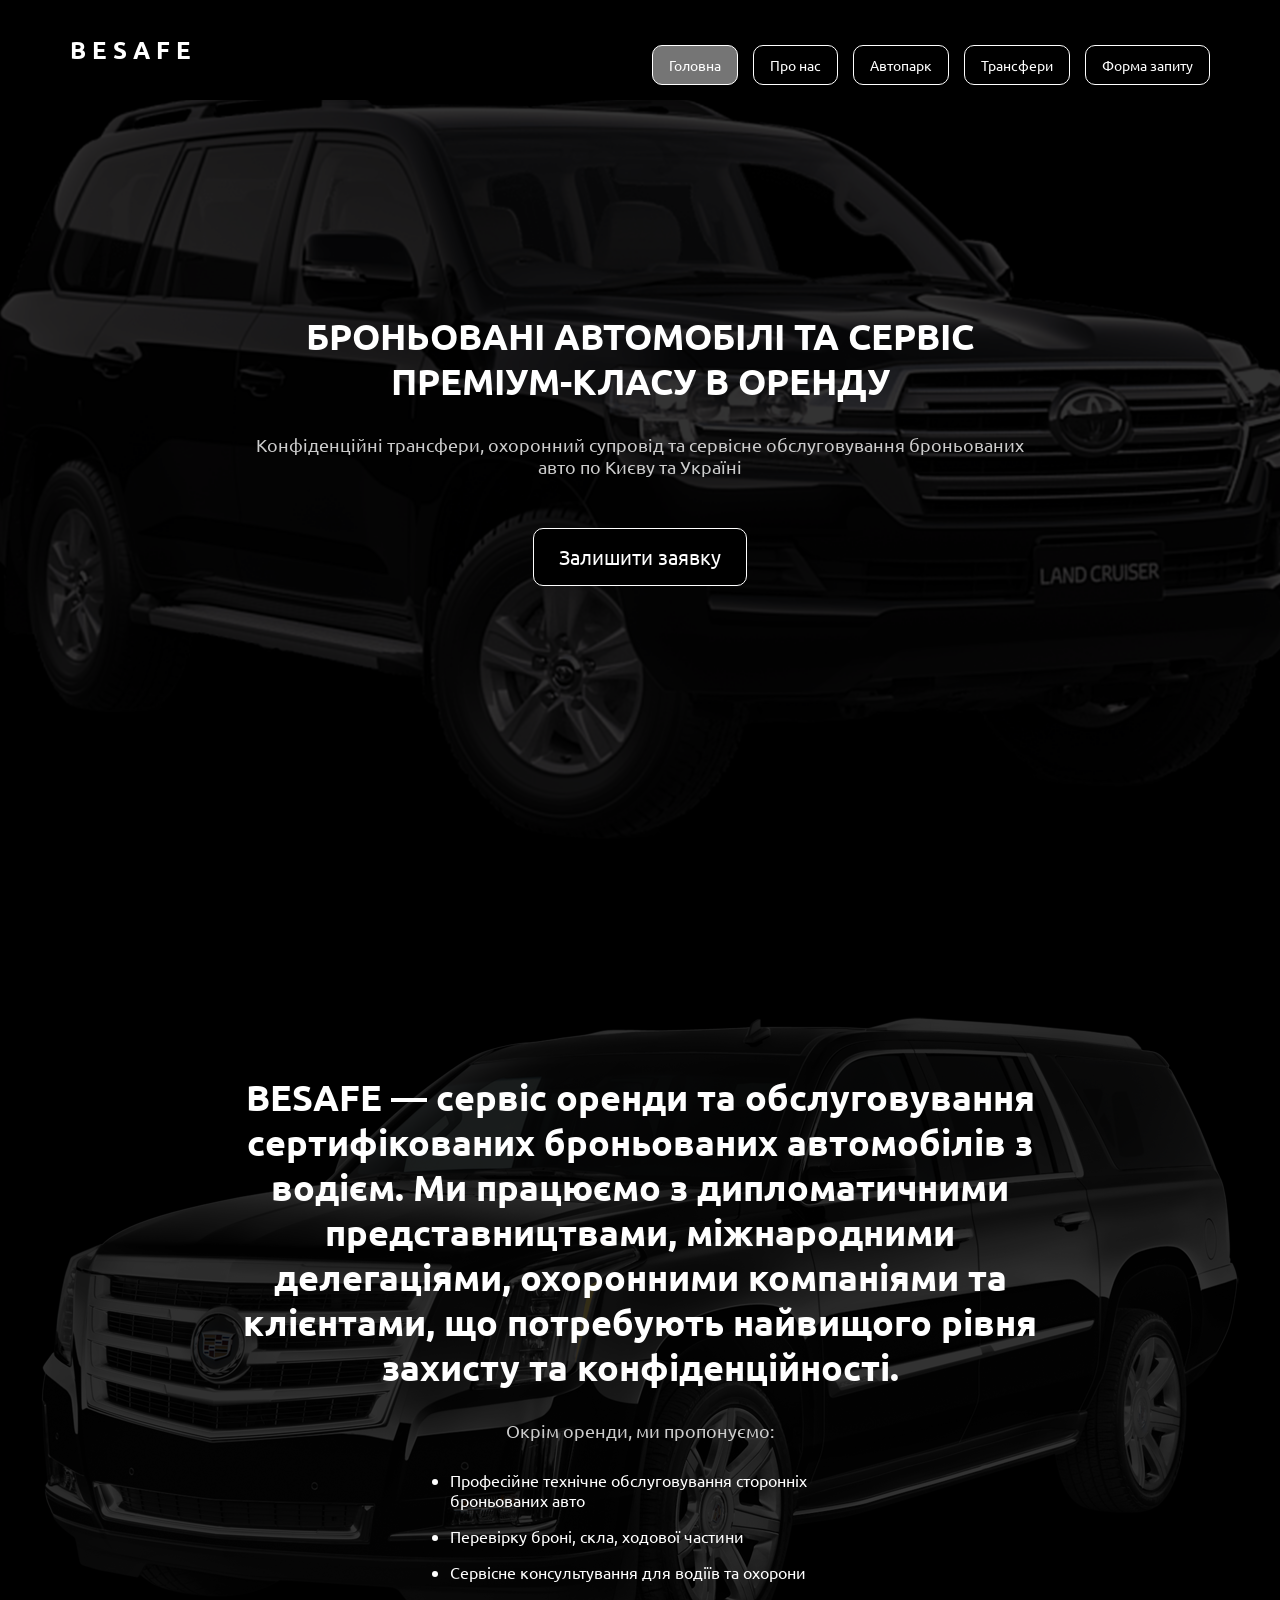
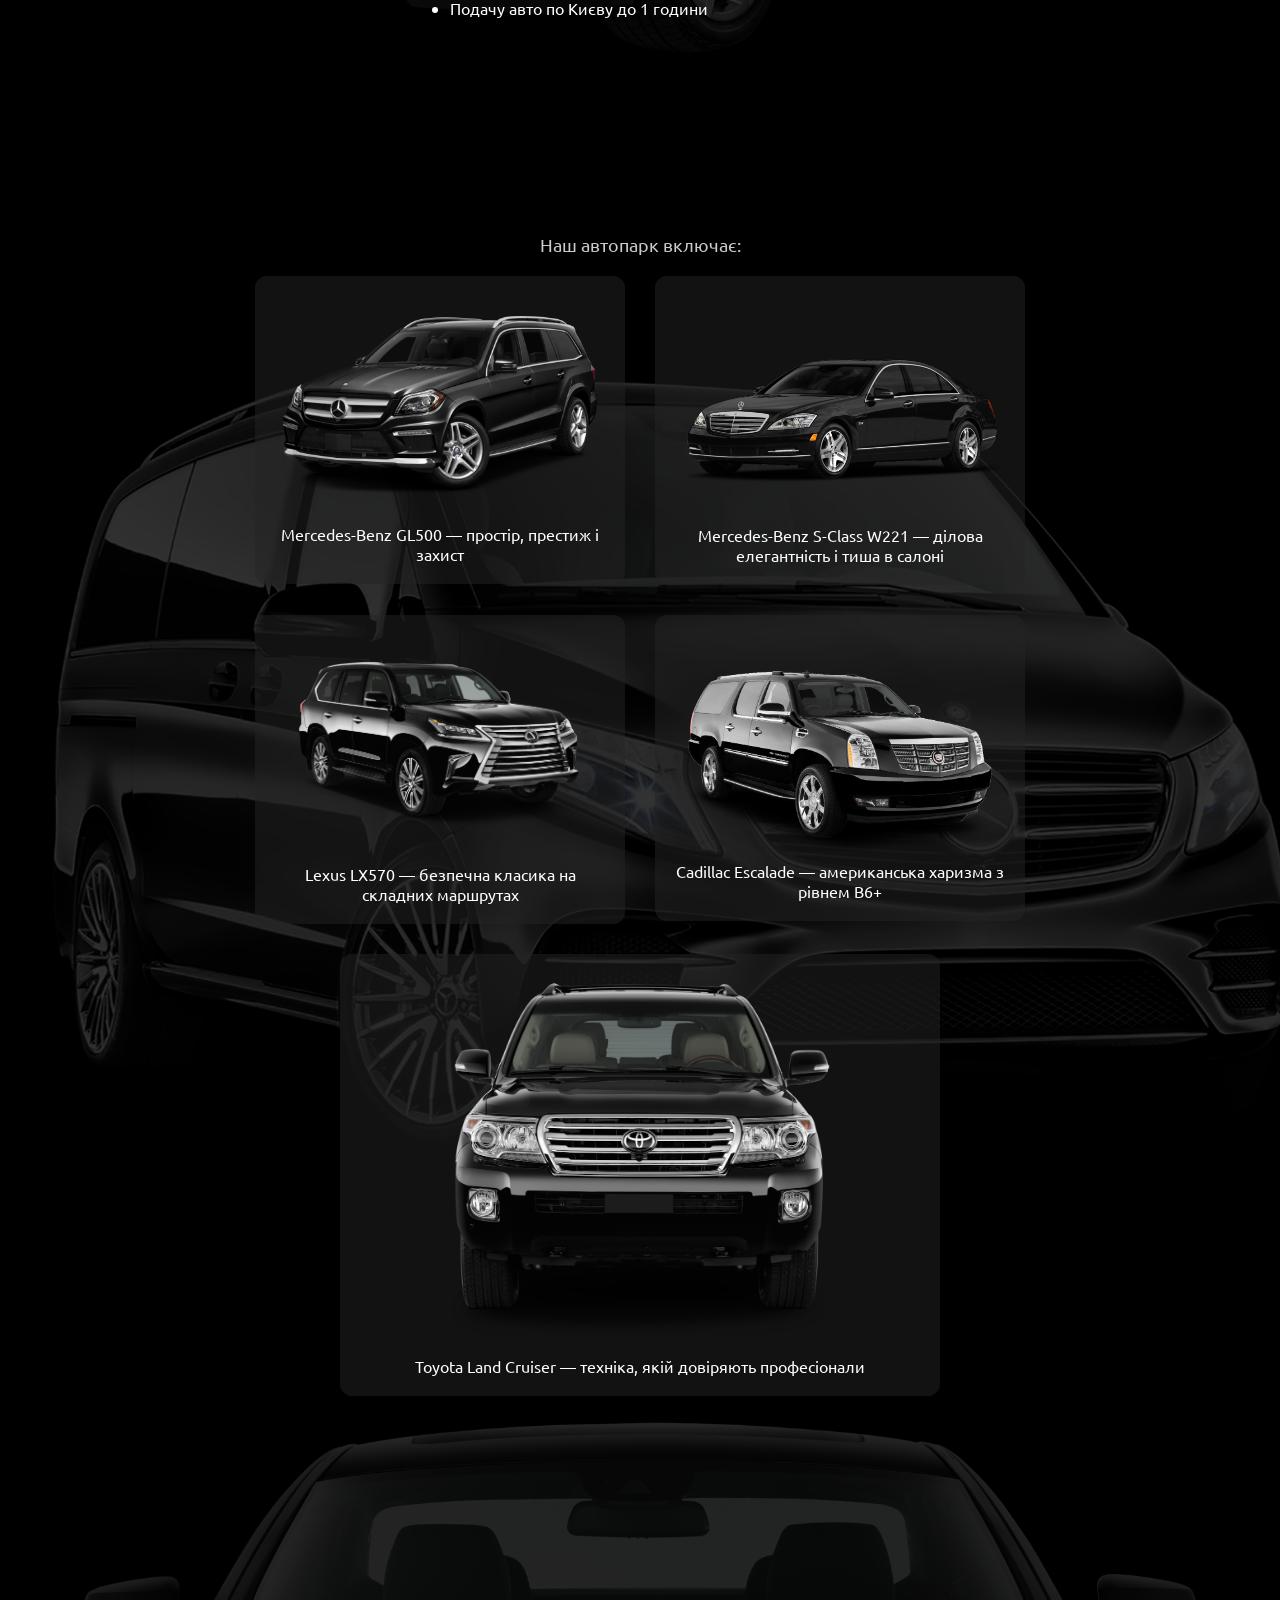
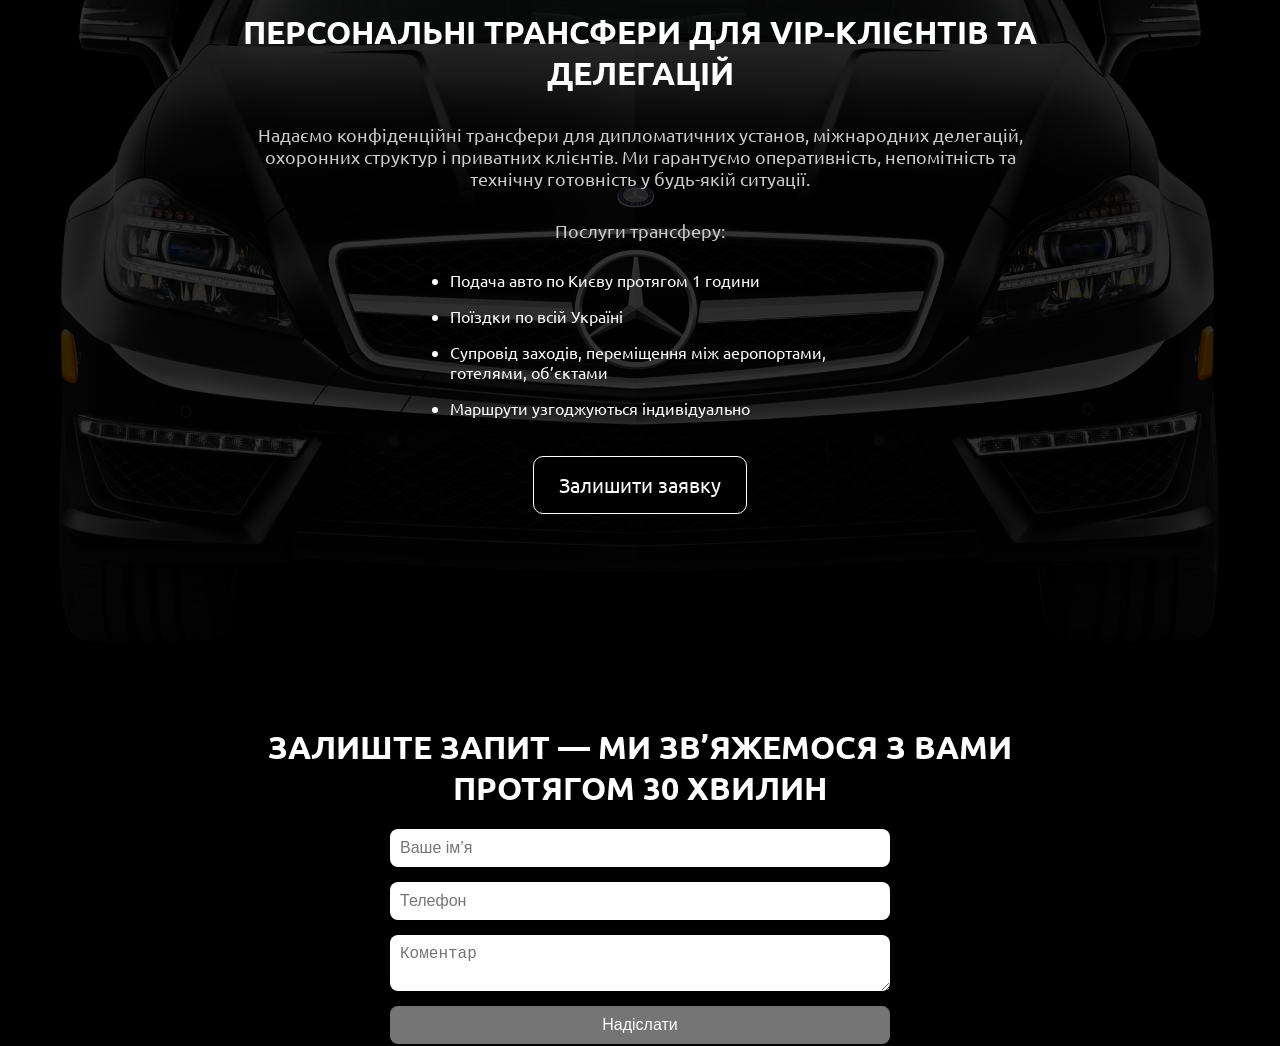
==== index.html @ dd9f2765 "update" ====
<!DOCTYPE html>
<html lang="uk">
  <head>
    <meta charset="UTF-8" />
    <meta name="viewport" content="width=device-width, initial-scale=1.0" />
    <title>BESAFE</title>
    <link
      href="https://fonts.googleapis.com/css2?family=Ubuntu&display=swap"
      rel="stylesheet"
    />
    <link rel="stylesheet" href="styles.css" />
  </head>
  <body>
    <header>
      <div class="header-container">
        <div class="header-title">B E S A F E</div>
        <nav>
          <a href="#main" class="nav-link">Головна</a>
          <a href="#about" class="nav-link">Про нас</a>
          <a href="#cars" class="nav-link">Автопарк</a>
          <a href="#transfers" class="nav-link">Трансфери</a>
          <a href="#form" class="nav-link">Форма запиту</a>
        </nav>
      </div>
    </header>

    <main>
      <!-- Головна -->
      <section id="main" class="hero">
        <div class="hero-inner">
          <div class="hero-content">
            <h1>БРОНЬОВАНІ АВТОМОБІЛІ ТА СЕРВІС ПРЕМІУМ-КЛАСУ В ОРЕНДУ</h1>
            <p>
              Конфіденційні трансфери, охоронний супровід та сервісне
              обслуговування броньованих авто по Києву та Україні
            </p>
            <a href="#form" class="nav-link nav-link-order">Залишити заявку</a>
          </div>
        </div>
      </section>

      <!-- Про нас -->
      <section id="about" class="hero section-about">
        <div class="hero-inner">
          <div class="hero-content">
            <h1>
              BESAFE — сервіс оренди та обслуговування сертифікованих
              броньованих автомобілів з водієм. Ми працюємо з дипломатичними
              представництвами, міжнародними делегаціями, охоронними компаніями
              та клієнтами, що потребують найвищого рівня захисту та
              конфіденційності.
            </h1>
            <p>Окрім оренди, ми пропонуємо:</p>
            <ul>
              <li>
                Професійне технічне обслуговування сторонніх броньованих авто
              </li>
              <li>Перевірку броні, скла, ходової частини</li>
              <li>Сервісне консультування для водіїв та охорони</li>
              <li>Подачу авто по Києву до 1 години</li>
            </ul>
          </div>
          <!-- <a href="form.html" class="nav-link">Залишити заявку</a> -->
        </div>
      </section>

      <!-- Автопарк -->
      <section id="cars" class="hero section-cars">
        <div class="hero-inner">
          <div class="hero-content">
            <p>Наш автопарк включає:</p>
            <ul>
              <li>
                <img src="/img/gls.png" alt="GL500" />
                Mercedes-Benz GL500 — простір, престиж і захист
              </li>
              <li>
                <img src="/img/221.png" alt="221" />
                Mercedes-Benz S-Class W221 — ділова елегантність і тиша в салоні
              </li>
              <li>
                <img src="/img/lx570.png" alt="lx570" />
                Lexus LX570 — безпечна класика на складних маршрутах
              </li>
              <li>
                <img src="/img/Cadillac Escalade.png" alt="Escalade" />
                Cadillac Escalade — американська харизма з рівнем B6+
              </li>
              <li>
                <img
                  src="/img/Toyota Land Cruiser.png"
                  alt="Toyota Land Cruiser"
                />
                Toyota Land Cruiser — техніка, якій довіряють професіонали
              </li>
            </ul>
          </div>
          <!-- <a href="form.html" class="nav-link">Залишити заявку</a> -->
        </div>
      </section>

      <!-- Трансфери -->
      <section id="transfers" class="hero section-transfers">
        <div class="hero-content">
          <h2>ПЕРСОНАЛЬНІ ТРАНСФЕРИ ДЛЯ VIP-КЛІЄНТІВ ТА ДЕЛЕГАЦІЙ</h2>
          <p>
            Надаємо конфіденційні трансфери для дипломатичних установ,
            міжнародних делегацій, охоронних структур і приватних клієнтів. Ми
            гарантуємо оперативність, непомітність та технічну готовність у
            будь-якій ситуації.
          </p>
          <p>Послуги трансферу:</p>
          <ul>
            <li>Подача авто по Києву протягом 1 години</li>
            <li>Поїздки по всій Україні</li>
            <li>
              Супровід заходів, переміщення між аеропортами, готелями, об’єктами
            </li>
            <li>Маршрути узгоджуються індивідуально</li>
          </ul>
          <a href="#form" class="nav-link nav-link-order">Залишити заявку</a>
        </div>
      </section>

      <!-- Форма -->
      <section id="form" clas="hero section-form">
        <div class="section-inner">
          <h2>ЗАЛИШТЕ ЗАПИТ — МИ ЗВ’ЯЖЕМОСЯ З ВАМИ ПРОТЯГОМ 30 ХВИЛИН</h2>
          <form>
            <input type="text" placeholder="Ваше ім’я" required />
            <input type="tel" placeholder="Телефон" required />
            <textarea placeholder="Коментар"></textarea>
            <button type="submit">Надіслати</button>
          </form>
        </div>
      </section>
    </main>
    <script src="js/script.js"></script>
  </body>
</html>
---- styles.css ----
html {
  scroll-behavior: smooth;
}

body {
  margin: 0;
  font-family: 'Ubuntu', sans-serif;
  background-color: #000000;
  /* letter-spacing: 2px; */
}

header {
  position: fixed;
  top: 0;
  left: 0;
  width: 100%;
  background-color: rgb(0, 0, 0);
  box-shadow: 0 2px 4px rgba(0,0,0,0.1);
  padding: 15px 30px;
  z-index: 1000;
}

.header-container {
  max-width: 1200px;
  margin: 0 auto;
  display: flex;
  justify-content: space-between;
  align-items: center;
}

.header-title {
  font-size: 24px;
  font-weight: bold;
  color: #ffffff;
}

nav {
  display: flex;
  gap: 15px;
  padding-right: 5%;
}

.nav-link {
  margin-top: 30px;
  display: inline-block;
  padding: 10px 16px;
  font-size: 14px;
  background-color: #000000;
  color: white;
  border: 1px solid #ffffff;
  border-radius: 10px;
  text-decoration: none;
  transition: background-color 0.3s ease;
}

.nav-link-order {
  margin-top: 30px;
  display: inline-block;
  padding: 15px 25px;
  font-size: 20px;
  background-color: #000000;
  color: white;
  border: 1px solid #ffffff;
  border-radius: 10px;
  text-decoration: none;
  transition: background-color 0.3s ease;
}

.nav-link-order:hover,
.nav-link.active {
  background-color: #757575;
}


.nav-link:hover,
.nav-link.active {
  background-color: #757575;
}

section {
  section {
  padding-top: 150px; 
  margin-top: -150px; 
  scroll-margin-top: 150px; 
}
}

/* Главный экран (hero) */
.hero {
  background-color: #000000;
  position: relative;
  background-image: url(/img/land-cruiser.png);
  background-size: cover;
  background-position: center;
  background-repeat: no-repeat;
  height: 900px;
  display: flex;
  align-items: center;
  justify-content: center;
  color: white;
}
ul {
  list-style: none;
  padding-left: 0;
}

.hero::before {
  content: "";
  position: absolute;
  inset: 0;
  background-color: rgba(0, 0, 0, 0.8);
  z-index: 1;
}

.hero > * {
  position: relative;
  z-index: 2;
}

.hero-content {
  color: rgb(255, 255, 255);
  padding: 40px;
  text-align: center;
  border-radius: 10px;
  max-width: 800px;
  width: 100%;
}

.hero-inner {
  display: flex;
  flex-direction: column;
  align-items: center;
  gap: 20px;
  max-width: 800px;
  width: 100%;
  padding: 40px;
  position: relative;
  z-index: 2;
  text-align: center;
}

.hero h1 {
  margin: 0;
  font-size: 36px;
}

.hero p {
  margin-top: 30px;
  font-size: 18px;
}

/* Остальные секции */
section h2 {
  color: white;
  font-size: 32px;
  margin-bottom: 20px;
}

section p {
  color: #ccc;
  font-size: 18px;
  max-width: 800px;
  margin: 0 auto;
}

/* Форма */
form {
  max-width: 500px;
  margin: 0 auto;
  display: flex;
  flex-direction: column;
}

form input,
form textarea {
  margin-bottom: 15px;
  padding: 10px;
  font-size: 16px;
  border-radius: 8px;
  border: none;
}

form button {
  padding: 10px;
  background-color: #757575;
  border: none;
  color: white;
  font-size: 16px;
  cursor: pointer;
  border-radius: 8px;
}

form button:hover {
  background-color: #999;
}

.section-inner {
  max-width: 800px;
  margin: 0 auto;
  text-align: center;
}


.section-about {
  background-image: url("/img/cadillac.png");
  background-size: cover;
  background-position: center;
  background-repeat: no-repeat;
}

.section-cars {
  background-image: url("/img/vito.png");
  background-size: cover;
  background-position: center;
  background-repeat: no-repeat;
}

.section-transfers {
  background-image: url("/img/banan.png");
  background-size: cover;
  background-position: center;
  background-repeat: no-repeat;
} 

.hero-content ul {
  display: flex;
  flex-wrap: wrap;
  justify-content: center;
  gap: 30px;
  padding-left: 0;
  margin: 0;
}



.section-cars .hero-content li {
  background-color: rgba(36, 36, 36, 0.5);
  padding: 20px;
  border-radius: 12px;
  text-align: center;
  display: flex;
  flex-direction: column;
  align-items: center;
  justify-content: flex-start;
  height: 100%;
  box-sizing: border-box;
  flex: 0 1 calc(50% - 30px); /* если нужен флекс для автопарка */
}

/* Для секции Про нас - убрать фон и сделать список в колонку */
.section-about .hero-content ul {
  display: block;
  max-width: 400px;
  margin: 0 auto;
  padding-left: 20px;
}

.section-about .hero-content li {
  background-color: transparent !important;
  padding: 8px 0;
  list-style-type: disc; /* или none, если не нужны маркеры */
  display: list-item; /* обычный поток */
  text-align: left;
  flex: none; /* отключить флекс из предыдущих правил */
  border-radius: 0;
}

.section-transfers .hero-content ul {
  display: block;
  max-width: 400px;
  margin: 0 auto;
  padding-left: 20px;
}

.section-transfers .hero-content li {
  background-color: transparent !important;
  padding: 8px 0;
  list-style-type: disc; /* или none, если не нужны маркеры */
  display: list-item; /* обычный поток */
  text-align: left;
  flex: none; /* отключить флекс из предыдущих правил */
  border-radius: 0;
}



.hero-content li:nth-child(5) {
  flex: 0 1 100%;
  max-width: 600px;
}

.hero-content li img {
  display: block;
  max-width: 100%;
  height: auto;
  margin-bottom: 10px;
  object-fit: contain;
}

#cars {
  margin-bottom: 150px; /* или padding-bottom, в зависимости от дизайна */
}

#about {
  margin-bottom: 150px; /* или padding-bottom, в зависимости от дизайна */
}

.hero-content p {
  margin-bottom: 20px;
}
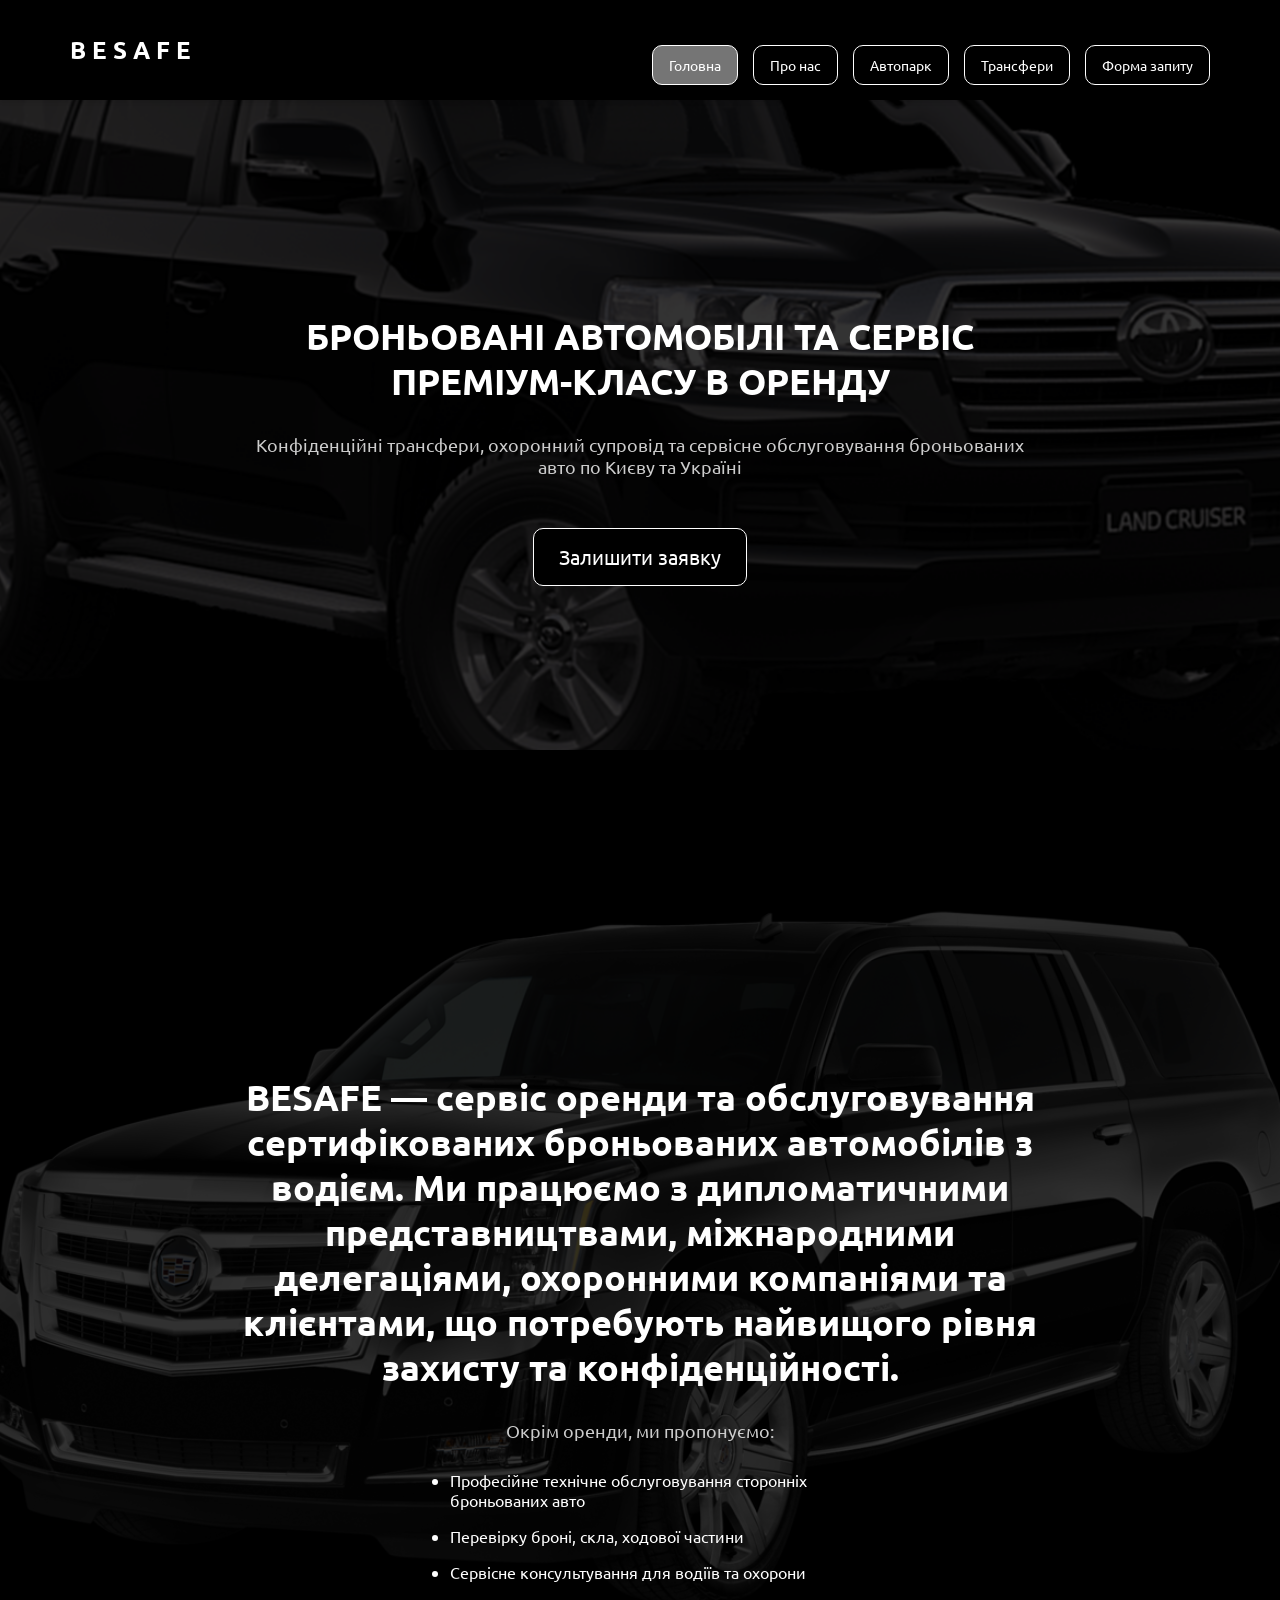
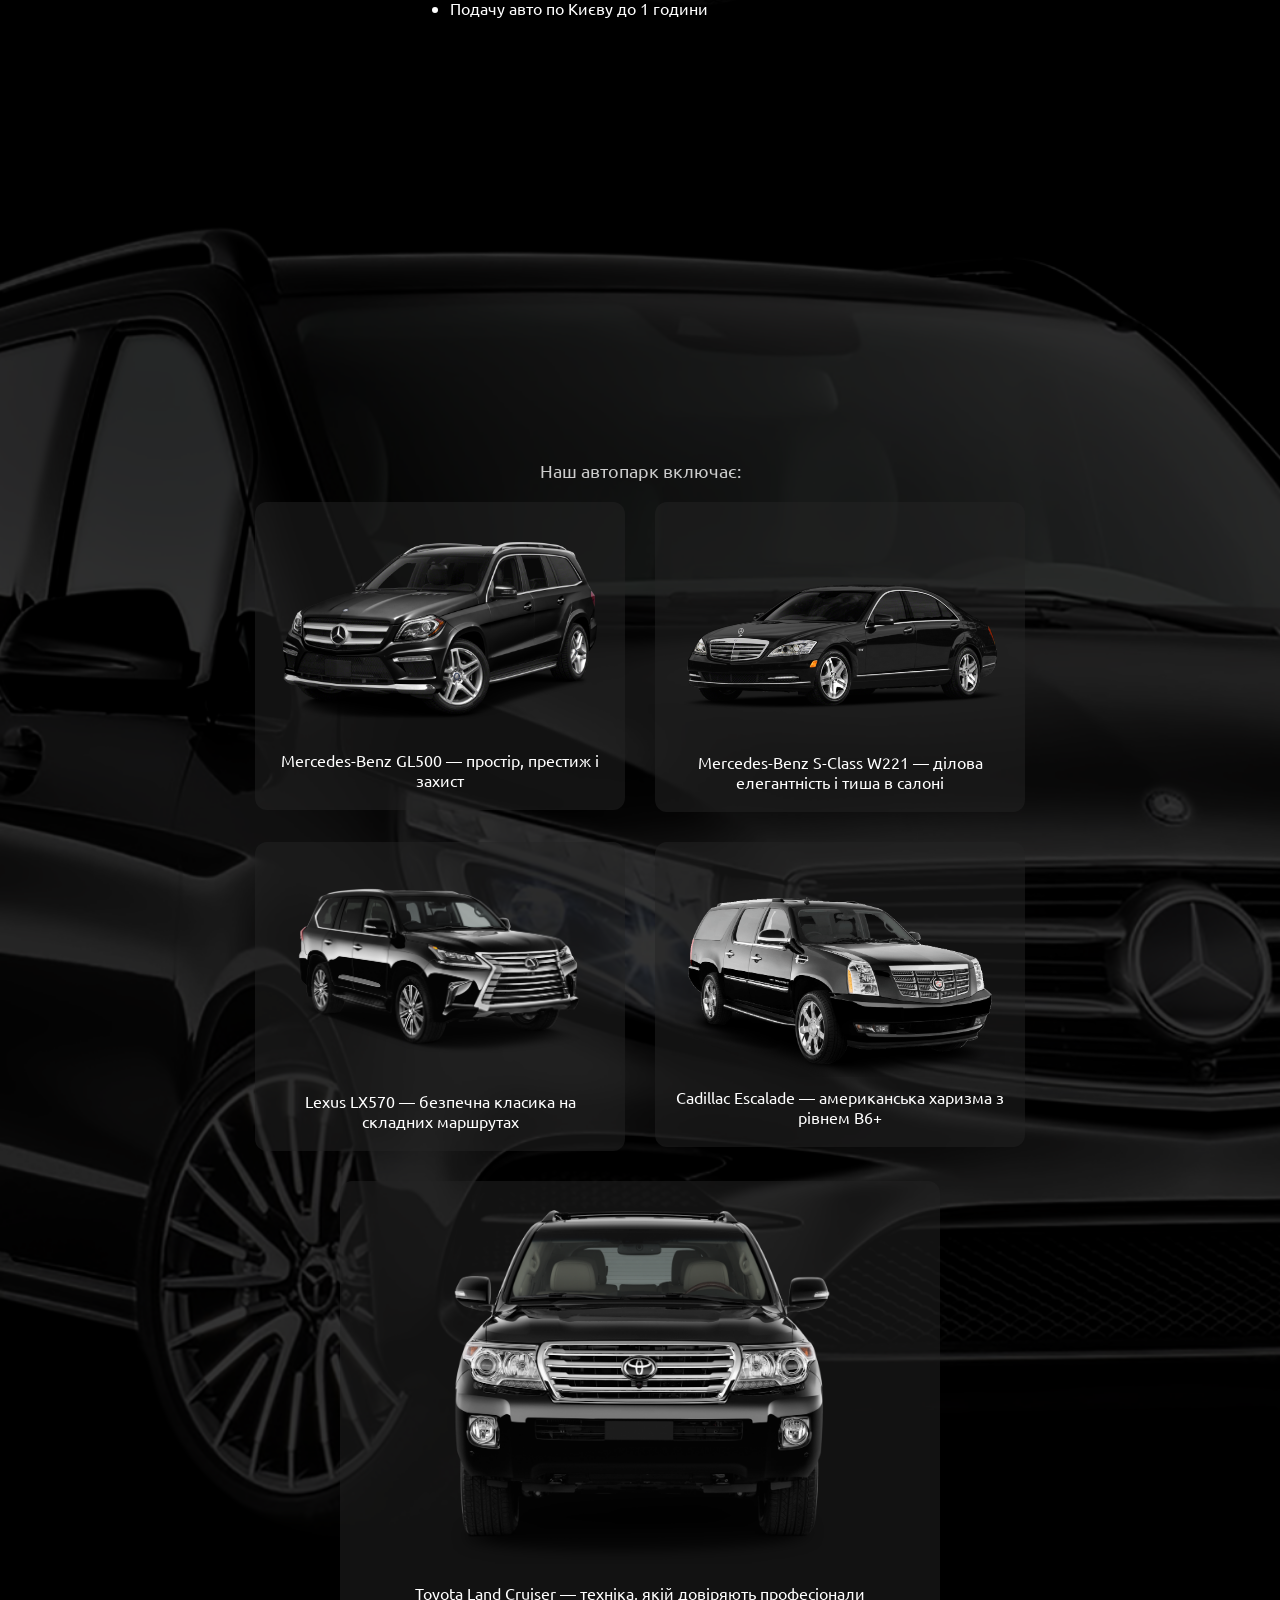
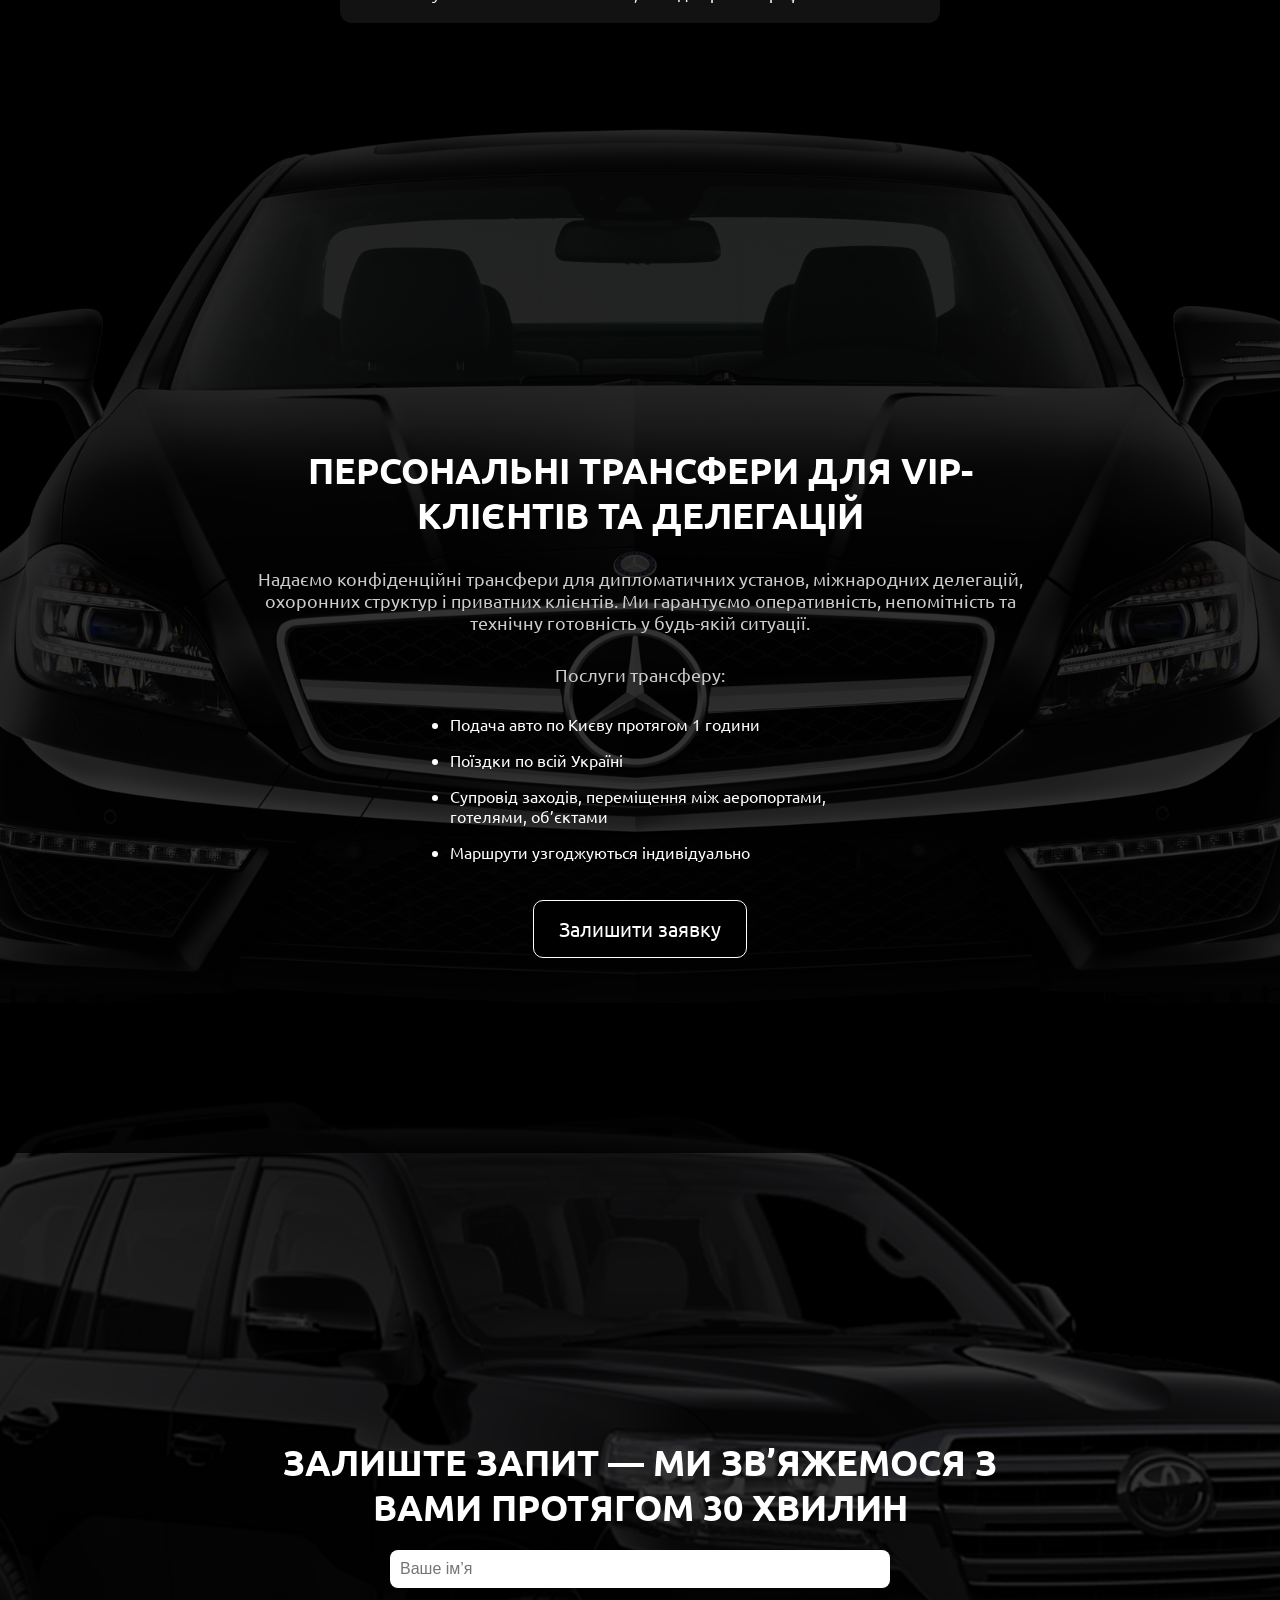
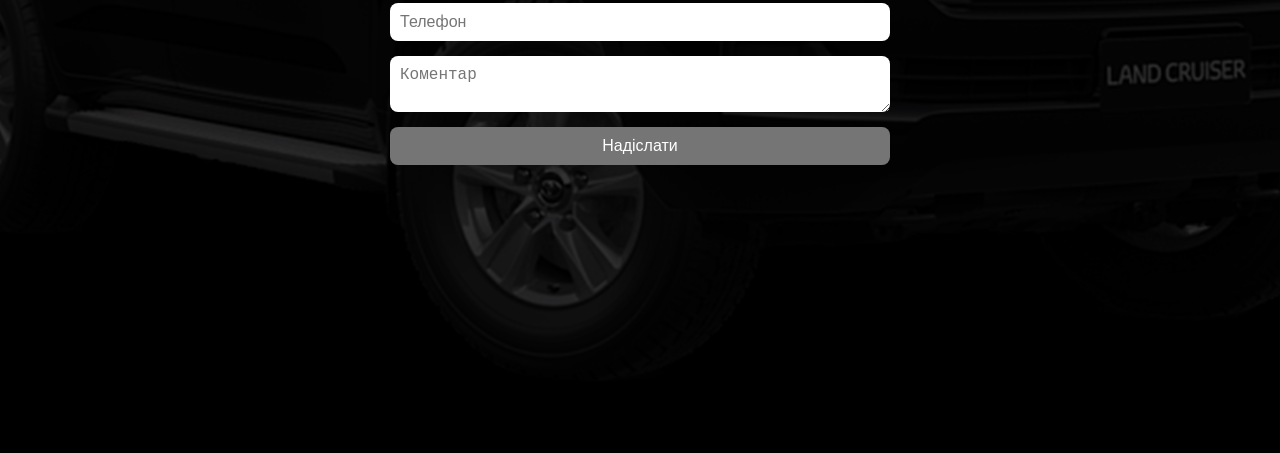
==== commit 2d06e909: "update and @media768" ====
--- a/index.html
+++ b/index.html
@@ -71,25 +71,25 @@
             <p>Наш автопарк включає:</p>
             <ul>
               <li>
-                <img src="/img/gls.png" alt="GL500" />
+                <img src="img/gls.png" alt="GL500" />
                 Mercedes-Benz GL500 — простір, престиж і захист
               </li>
               <li>
-                <img src="/img/221.png" alt="221" />
+                <img src="img/221.png" alt="221" />
                 Mercedes-Benz S-Class W221 — ділова елегантність і тиша в салоні
               </li>
               <li>
-                <img src="/img/lx570.png" alt="lx570" />
+                <img src="img/lx570.png" alt="lx570" />
                 Lexus LX570 — безпечна класика на складних маршрутах
               </li>
               <li>
-                <img src="/img/Cadillac Escalade.png" alt="Escalade" />
+                <img src="img/Cadillac_Escalade.png" alt="Escalade" />
                 Cadillac Escalade — американська харизма з рівнем B6+
               </li>
               <li>
                 <img
-                  src="/img/Toyota Land Cruiser.png"
-                  alt="Toyota Land Cruiser"
+                  src="img/Toyota_Land_Cruiser.png"
+                  alt="Toyota_Land_Cruiser"
                 />
                 Toyota Land Cruiser — техніка, якій довіряють професіонали
               </li>
@@ -102,7 +102,7 @@
       <!-- Трансфери -->
       <section id="transfers" class="hero section-transfers">
         <div class="hero-content">
-          <h2>ПЕРСОНАЛЬНІ ТРАНСФЕРИ ДЛЯ VIP-КЛІЄНТІВ ТА ДЕЛЕГАЦІЙ</h2>
+          <h1>ПЕРСОНАЛЬНІ ТРАНСФЕРИ ДЛЯ VIP-КЛІЄНТІВ ТА ДЕЛЕГАЦІЙ</h1>
           <p>
             Надаємо конфіденційні трансфери для дипломатичних установ,
             міжнародних делегацій, охоронних структур і приватних клієнтів. Ми
@@ -123,9 +123,9 @@
       </section>
 
       <!-- Форма -->
-      <section id="form" clas="hero section-form">
-        <div class="section-inner">
-          <h2>ЗАЛИШТЕ ЗАПИТ — МИ ЗВ’ЯЖЕМОСЯ З ВАМИ ПРОТЯГОМ 30 ХВИЛИН</h2>
+      <section id="form" class="hero section-form">
+        <div class="hero-content">
+          <h1>ЗАЛИШТЕ ЗАПИТ — МИ ЗВ’ЯЖЕМОСЯ З ВАМИ ПРОТЯГОМ 30 ХВИЛИН</h1>
           <form>
             <input type="text" placeholder="Ваше ім’я" required />
             <input type="tel" placeholder="Телефон" required />
--- a/styles.css
+++ b/styles.css
@@ -1,12 +1,13 @@
-html {
+html,
+body {
+  font-family: "Ubuntu", sans-serif;
+  margin: 0;
+  padding: 0;
+  width: 100%;
+  overflow-x: hidden; /* чтобы не было горизонтальной прокрутки */
+  background-color: #000000;
   scroll-behavior: smooth;
-}
-
-body {
-  margin: 0;
-  font-family: 'Ubuntu', sans-serif;
-  background-color: #000000;
-  /* letter-spacing: 2px; */
+
 }
 
 header {
@@ -15,8 +16,8 @@
   left: 0;
   width: 100%;
   background-color: rgb(0, 0, 0);
-  box-shadow: 0 2px 4px rgba(0,0,0,0.1);
-  padding: 15px 30px;
+  box-shadow: 0 2px 4px rgba(0, 0, 0, 0.1);
+  padding: 15px 30px 15px 30px;
   z-index: 1000;
 }
 
@@ -71,34 +72,34 @@
   background-color: #757575;
 }
 
-
 .nav-link:hover,
 .nav-link.active {
   background-color: #757575;
 }
 
 section {
-  section {
-  padding-top: 150px; 
-  margin-top: -150px; 
-  scroll-margin-top: 150px; 
-}
+  padding-top: 150px;
+  margin-top: -150px;
+  scroll-margin-top: -150px;
 }
 
 /* Главный экран (hero) */
 .hero {
   background-color: #000000;
   position: relative;
-  background-image: url(/img/land-cruiser.png);
+  background-image: url(img/land-cruiser.png);
   background-size: cover;
   background-position: center;
   background-repeat: no-repeat;
-  height: 900px;
+  min-height: 100vh;
+  /* height: auto; */
+  width: 100%;
   display: flex;
   align-items: center;
   justify-content: center;
   color: white;
 }
+
 ul {
   list-style: none;
   padding-left: 0;
@@ -200,27 +201,26 @@
   text-align: center;
 }
 
-
 .section-about {
-  background-image: url("/img/cadillac.png");
+  background-image: url("img/cadillac.png");
   background-size: cover;
   background-position: center;
   background-repeat: no-repeat;
 }
 
 .section-cars {
-  background-image: url("/img/vito.png");
+  background-image: url("img/vito.png");
   background-size: cover;
   background-position: center;
   background-repeat: no-repeat;
 }
 
 .section-transfers {
-  background-image: url("/img/banan.png");
+  background-image: url("img/banan.png");
   background-size: cover;
   background-position: center;
   background-repeat: no-repeat;
-} 
+}
 
 .hero-content ul {
   display: flex;
@@ -230,8 +230,6 @@
   padding-left: 0;
   margin: 0;
 }
-
-
 
 .section-cars .hero-content li {
   background-color: rgba(36, 36, 36, 0.5);
@@ -282,8 +280,6 @@
   border-radius: 0;
 }
 
-
-
 .hero-content li:nth-child(5) {
   flex: 0 1 100%;
   max-width: 600px;
@@ -305,6 +301,63 @@
   margin-bottom: 150px; /* или padding-bottom, в зависимости от дизайна */
 }
 
+#form h1 {
+    margin-bottom: 20px;
+  }
+
 .hero-content p {
   margin-bottom: 20px;
-}+}
+
+@media (max-width: 768px) {
+  header {
+    padding: 10px 15px;
+  }
+
+  html,
+  body {
+    margin: 0;
+    padding: 0;
+    overflow-x: hidden;
+  }
+
+  .header-container {
+    display: flex;
+    flex-direction: column;
+    align-items: center;
+    gap: 10px; /* добавит отступ между заголовком и nav */
+  }
+
+  nav {
+    flex-wrap: wrap; /* если ссылки не помещаются — переходят на следующую строку */
+    justify-content: space-between;
+  }
+
+  .hero h1 {
+    font-size: 24px;
+  }
+
+  .hero,
+  .hero-content,
+  nav {
+    /* width: 100vw; */
+    max-width: 100vw;
+    box-sizing: border-box;
+    margin: 0;
+    /* padding-left: 10px;
+    padding-right: 10px; */
+  }
+
+  /* У кнопок и ссылок тоже иногда бывает паддинг */
+  button,
+  a {
+    box-sizing: border-box;
+  }
+
+  section {
+  padding-top: 150px;
+  margin-top: -150px;
+  scroll-margin-top: -100px;
+}
+
+}
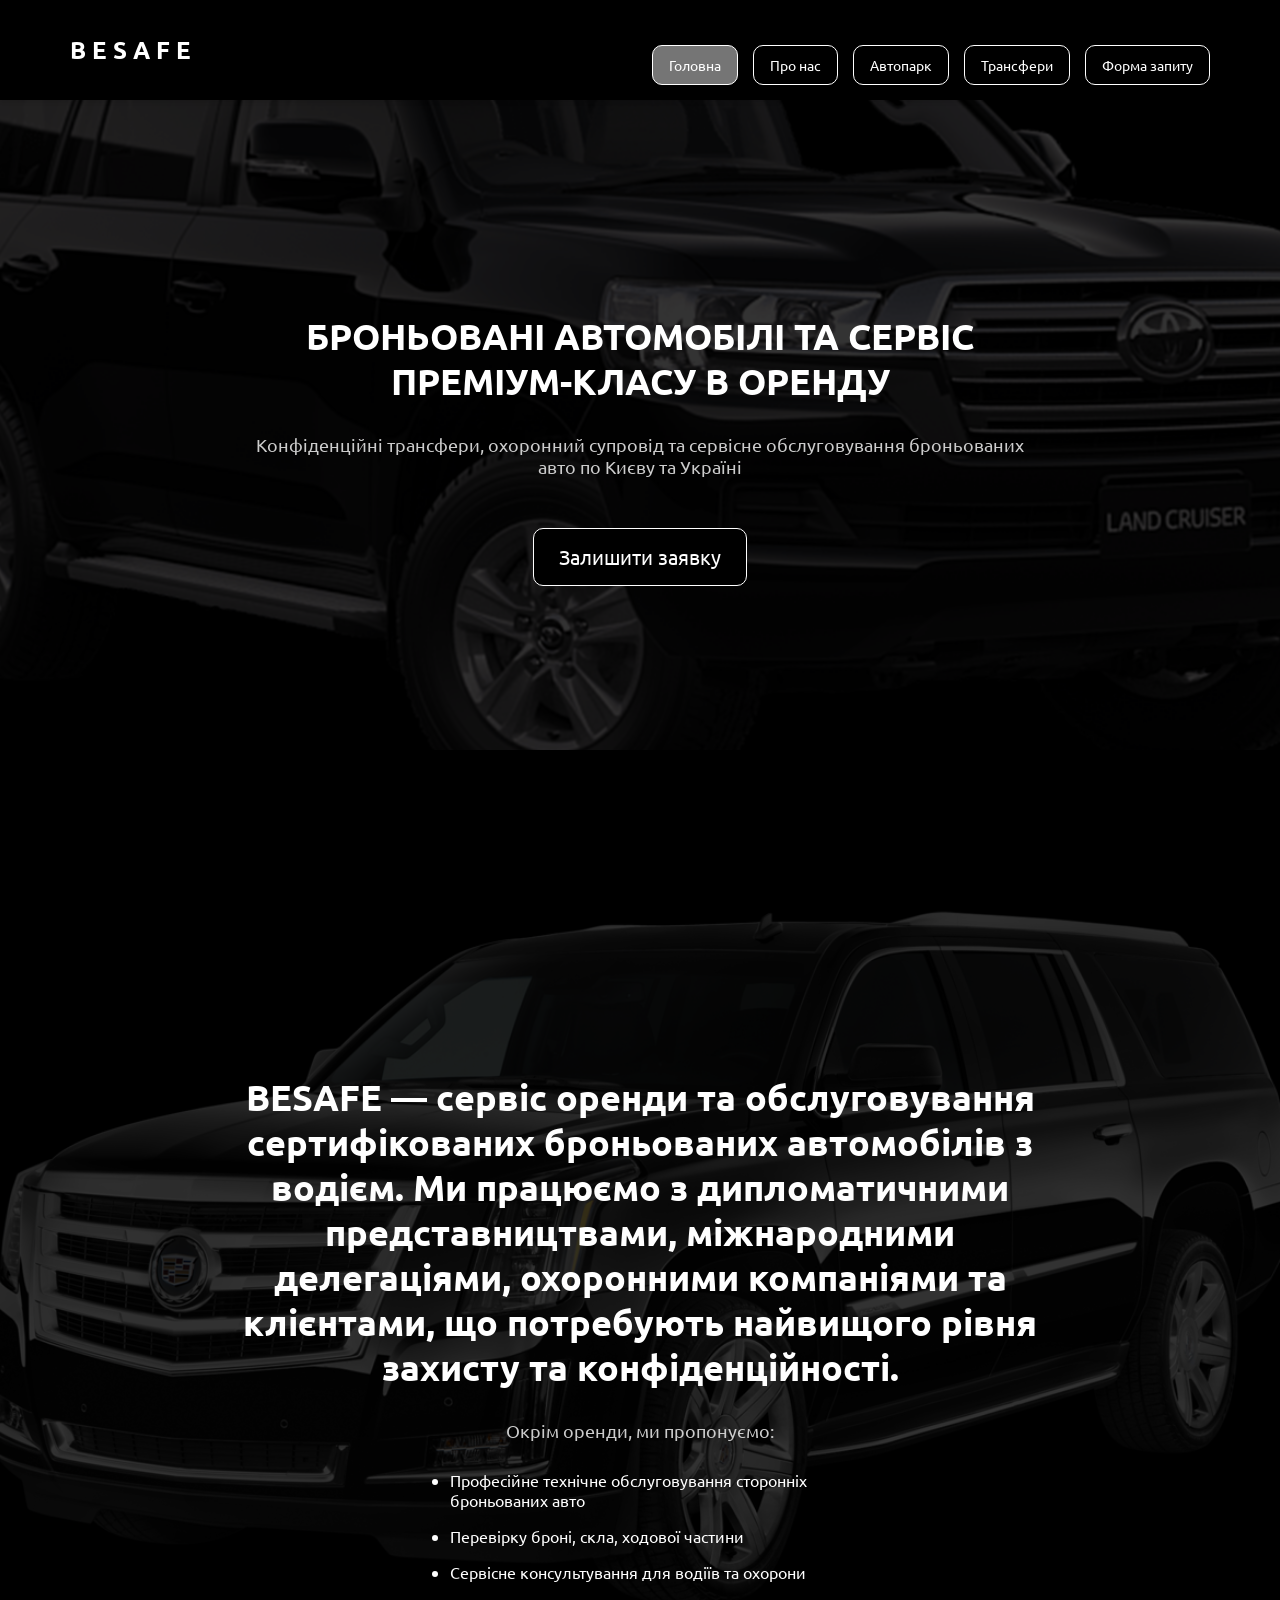
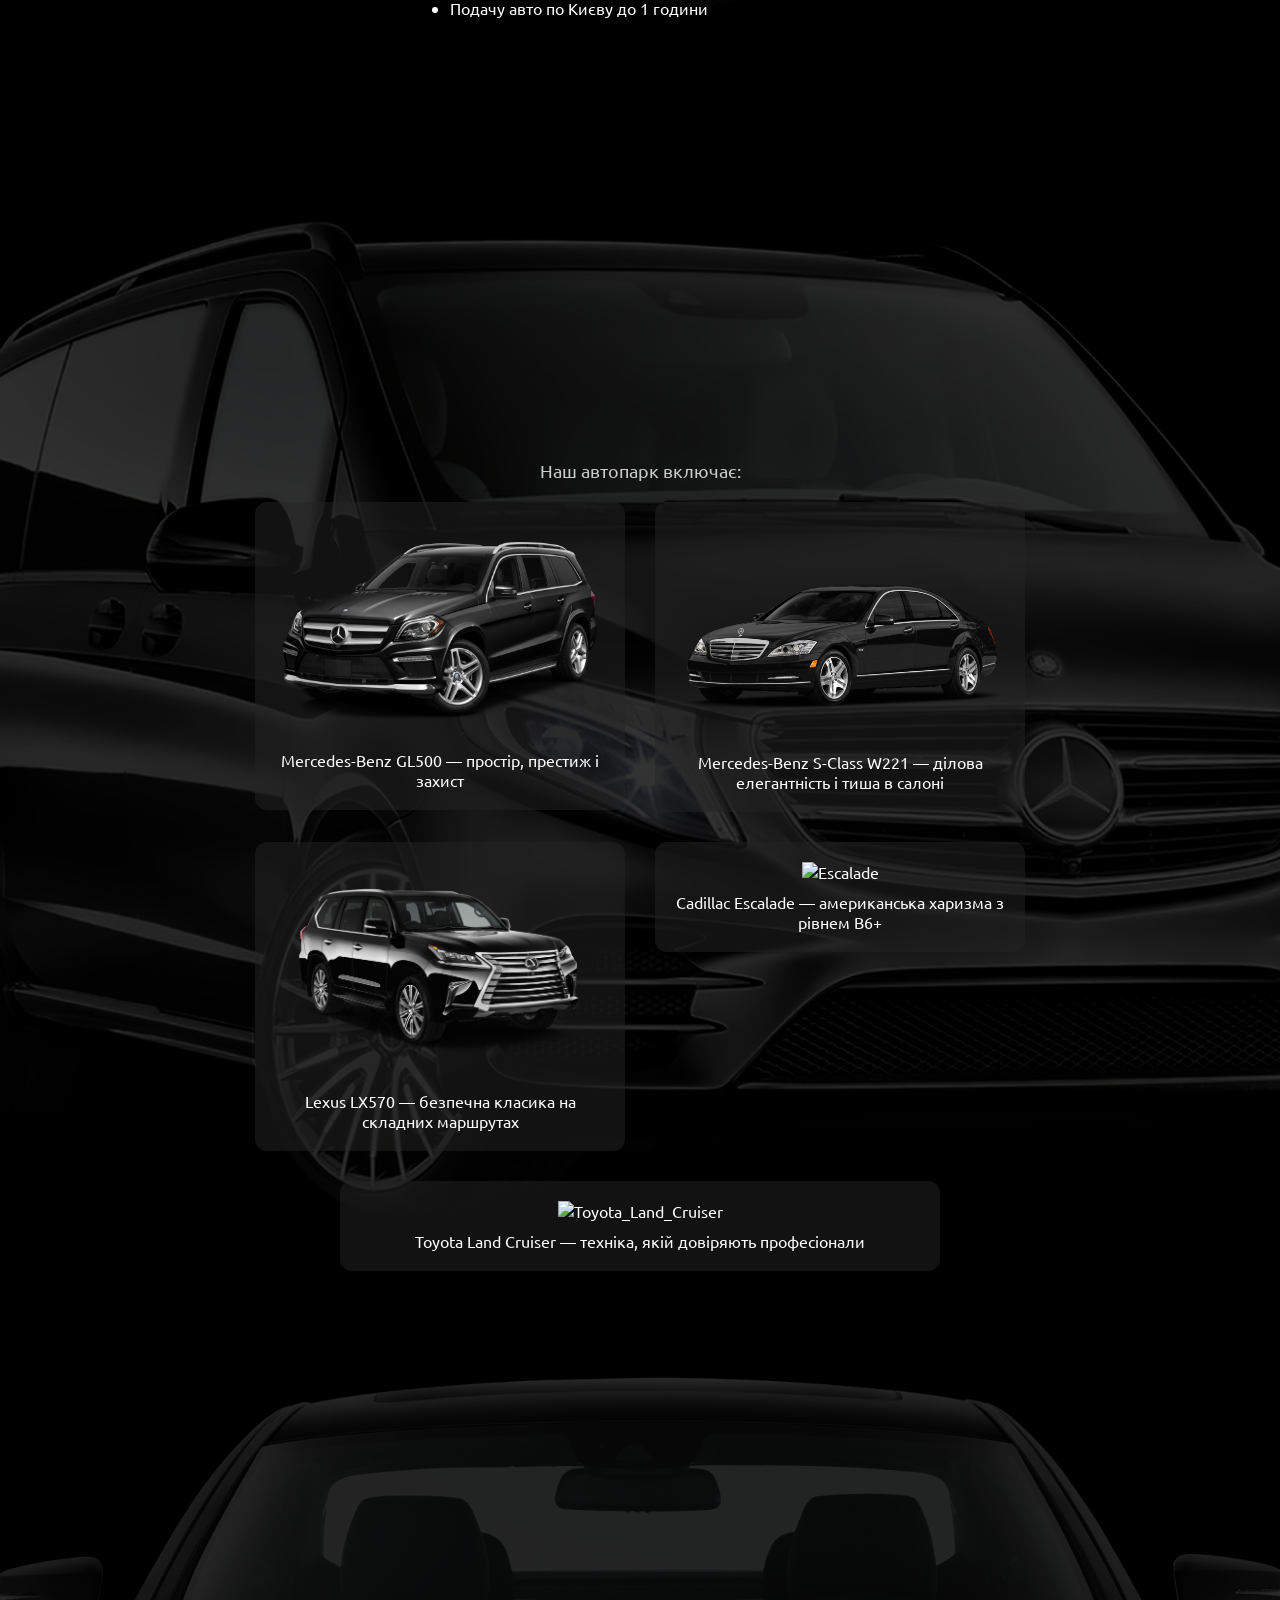
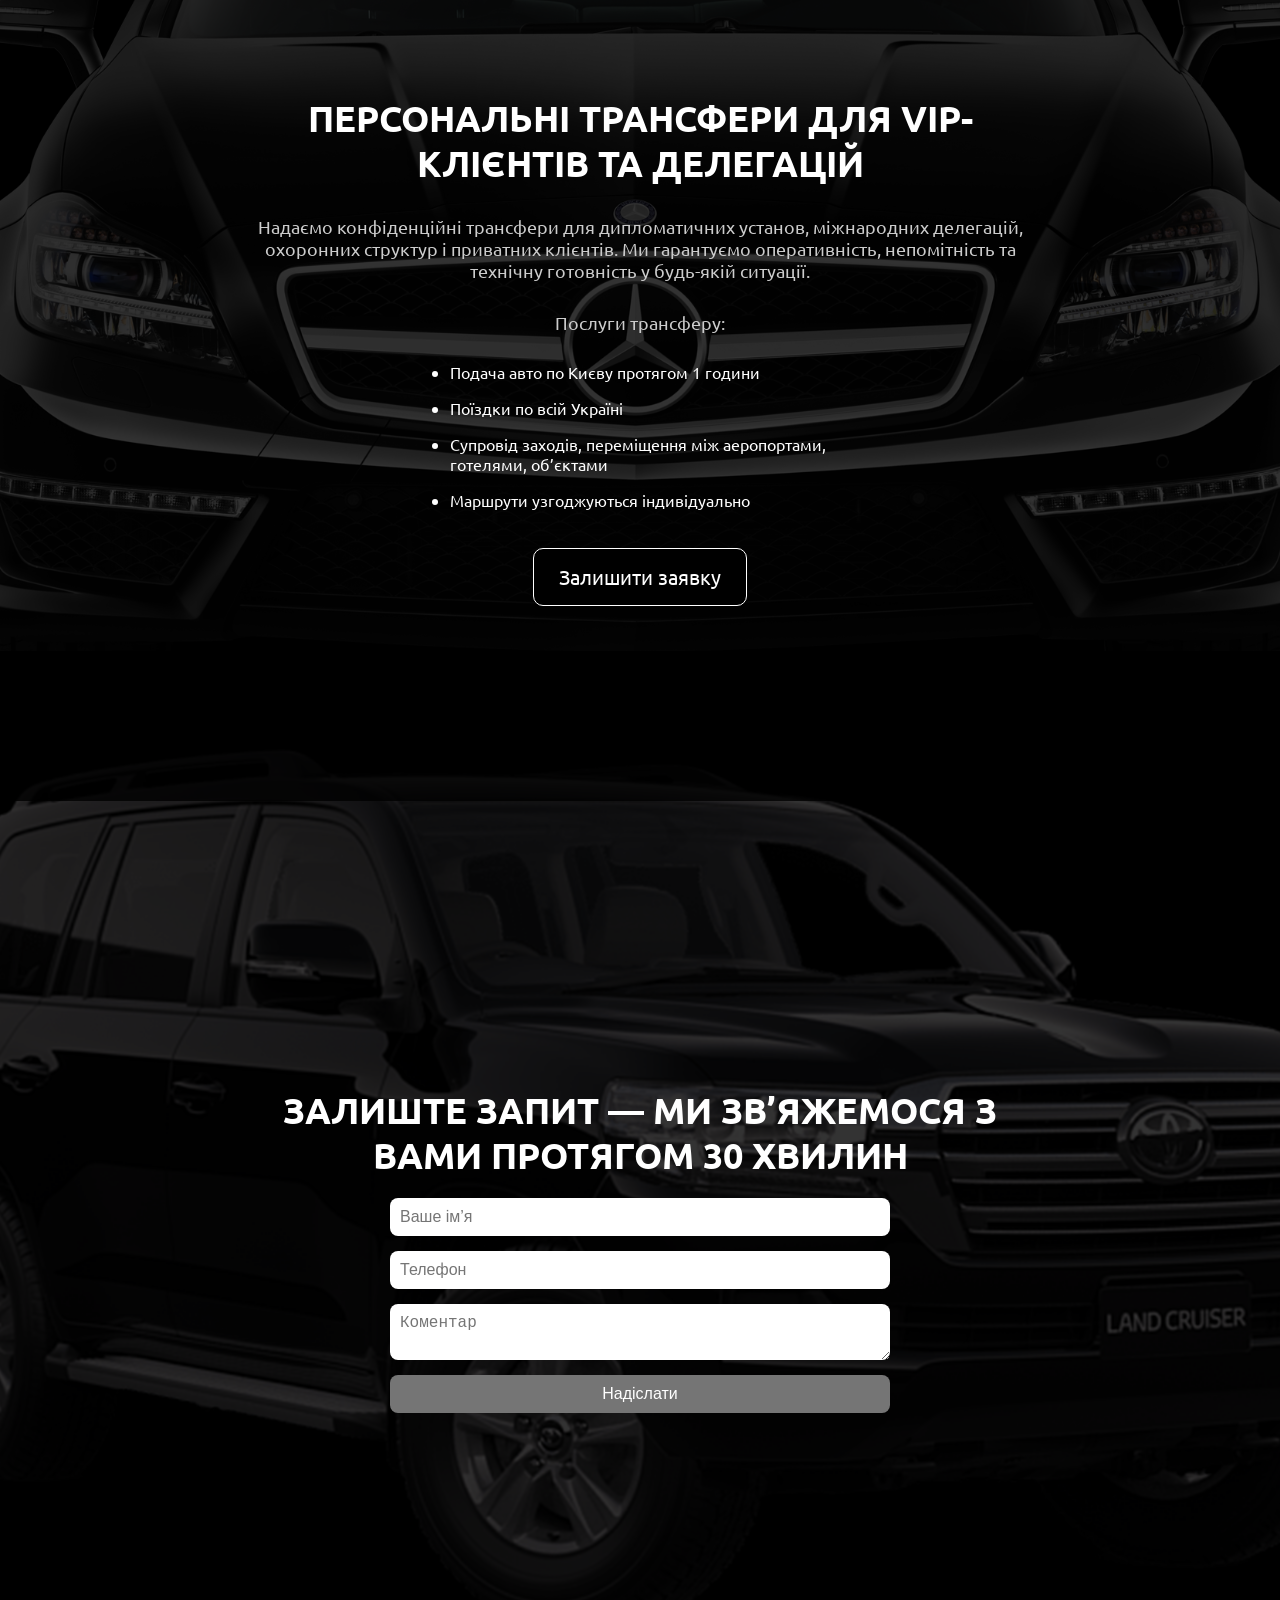
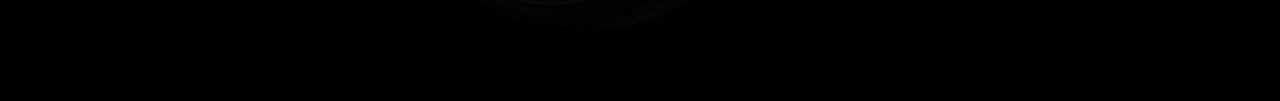
==== commit cd556d75: "fix img" ====
--- a/index.html
+++ b/index.html
@@ -83,12 +83,12 @@
                 Lexus LX570 — безпечна класика на складних маршрутах
               </li>
               <li>
-                <img src="img/Cadillac_Escalade.png" alt="Escalade" />
+                <img src="img/CadillacEscalade.png" alt="Escalade" />
                 Cadillac Escalade — американська харизма з рівнем B6+
               </li>
               <li>
                 <img
-                  src="img/Toyota_Land_Cruiser.png"
+                  src="img/ToyotaLandCruiser.png"
                   alt="Toyota_Land_Cruiser"
                 />
                 Toyota Land Cruiser — техніка, якій довіряють професіонали
